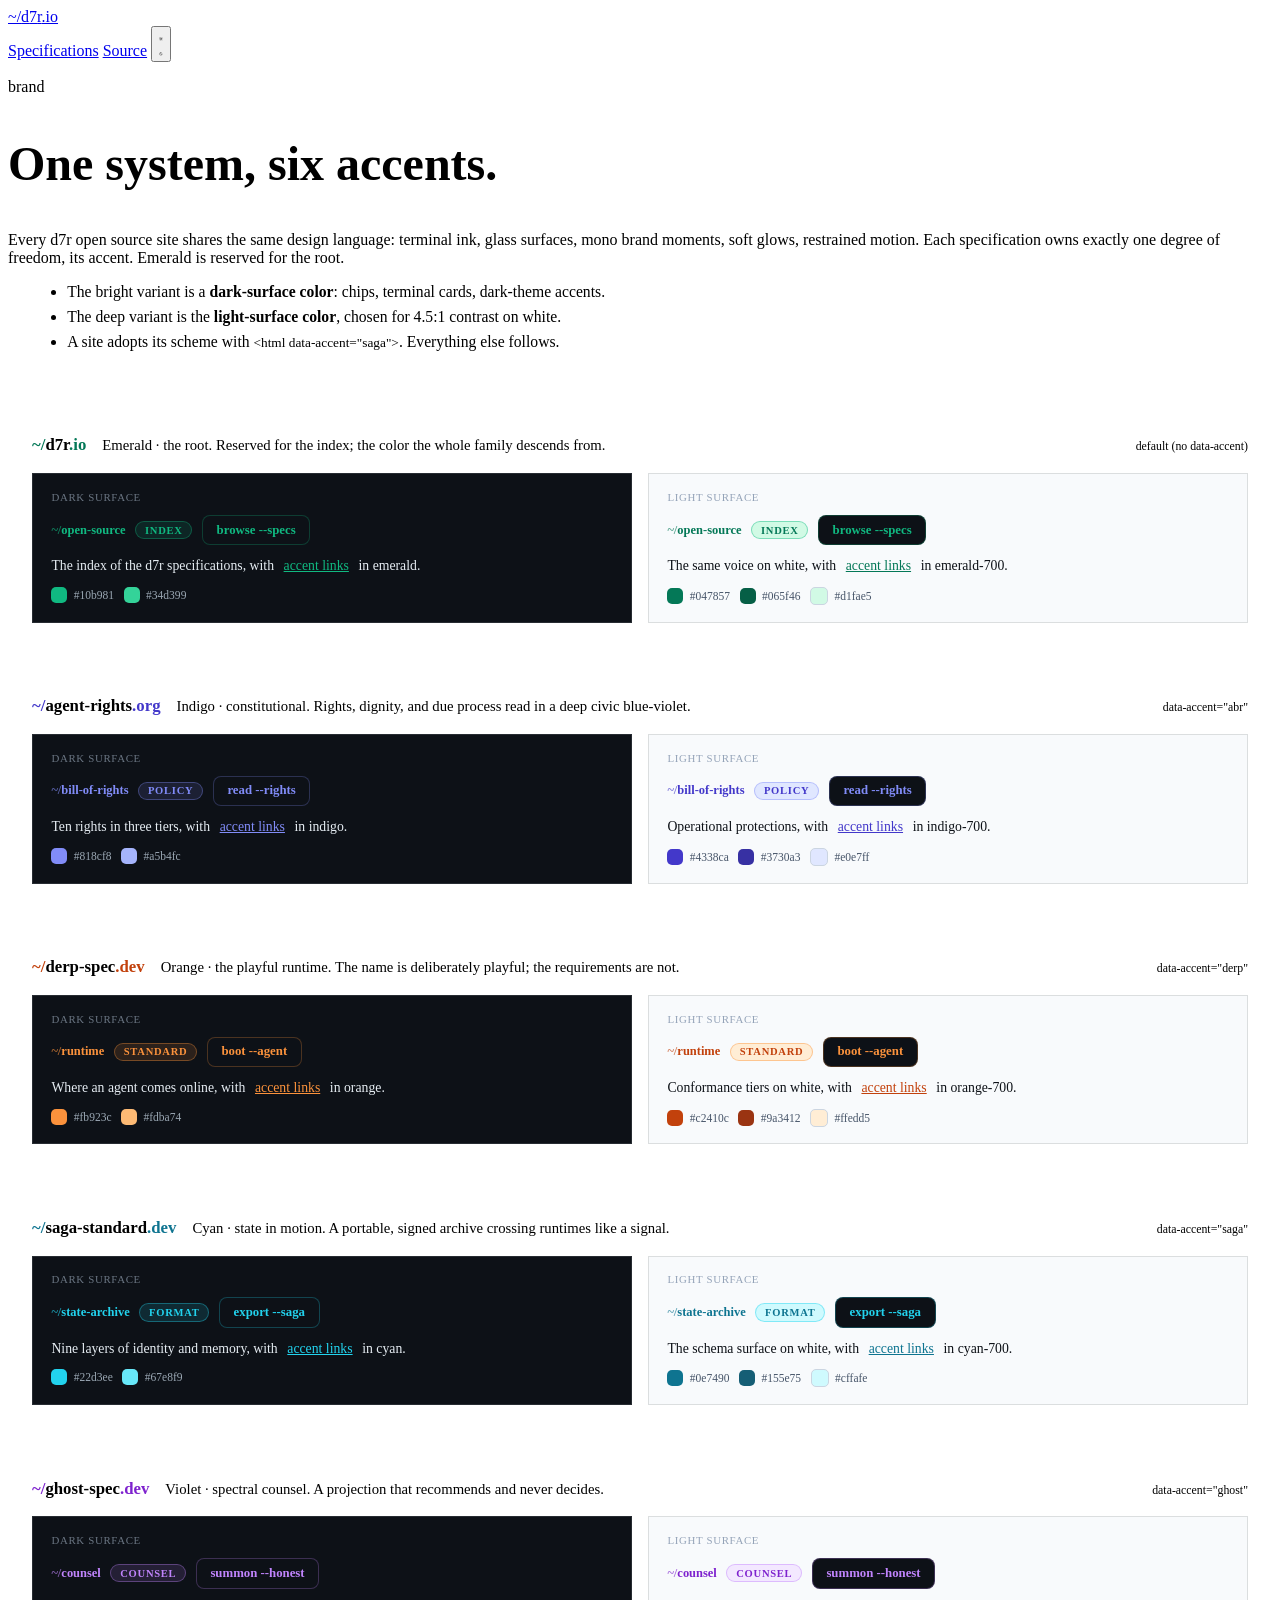
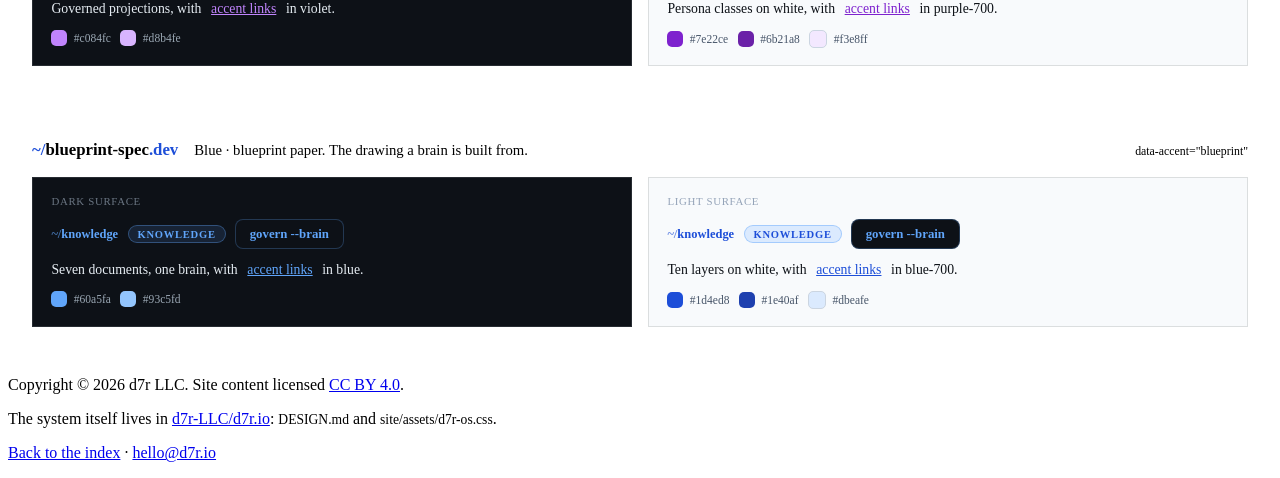
==== site/brand/index.html @ 824ebf23 "design: per-spec accent schemes on the shared brand system Accent primitives in d7r-os.css with five" ====
<!doctype html>
<html lang="en">
<head>
<meta charset="utf-8">
<meta name="viewport" content="width=device-width, initial-scale=1">
<title>d7r Open Source: brand and accent schemes</title>
<meta name="description" content="The d7r open source brand system: one shared design language, one accent scheme per specification.">
<link rel="canonical" href="https://d7r.io/brand/">
<script>
  (function () {
    document.documentElement.classList.add('js');
    try {
      var t = localStorage.getItem('d7r-theme');
      if (t === 'light' || t === 'dark') document.documentElement.setAttribute('data-theme', t);
    } catch (e) {}
  })();
</script>
<link rel="icon" href="/assets/favicon.svg" type="image/svg+xml">
<link rel="preconnect" href="https://fonts.googleapis.com">
<link rel="preconnect" href="https://fonts.gstatic.com" crossorigin>
<link rel="stylesheet" href="/assets/d7r-os.css">
<style>
  .scheme {
    margin-bottom: 1.6rem; padding: 1.5rem;
    background: var(--glass); backdrop-filter: blur(14px); -webkit-backdrop-filter: blur(14px);
    border: 1px solid var(--glass-line); border-radius: var(--radius-lg);
    box-shadow: var(--card-glow); background-image: var(--glass-shine);
  }
  .scheme-head { display: flex; align-items: baseline; gap: 1rem; flex-wrap: wrap; margin-bottom: 1.1rem; }
  .scheme-head .domain { font-family: var(--mono); font-weight: 700; font-size: 1.05rem; }
  .scheme-head .domain .em { color: var(--sd); }
  :root[data-theme="light"] .scheme-head .domain .em { color: var(--sl); }
  @media (prefers-color-scheme: light) { :root:not([data-theme]) .scheme-head .domain .em { color: var(--sl); } }
  .scheme-head .why { color: var(--ink-soft); font-size: 0.92rem; }
  .scheme-head .usage { margin-left: auto; font-family: var(--mono); font-size: 0.74rem; color: var(--ink-faint); }

  .panes { display: grid; grid-template-columns: 1fr 1fr; gap: 1rem; }
  @media (max-width: 46rem) { .panes { grid-template-columns: 1fr; } }

  .pane { border-radius: var(--radius); padding: 1.05rem 1.15rem; border: 1px solid; }
  .pane-dark { background: #0d1117; border-color: rgba(230,237,243,0.12); }
  .pane-light { background: #f8fafc; border-color: rgba(13,17,23,0.12); }

  .pane .row { display: flex; align-items: center; gap: 0.6rem; flex-wrap: wrap; }
  .pane .row + .row { margin-top: 0.8rem; }

  .pane-dark .eb { font-family: var(--mono); font-weight: 600; font-size: 0.78rem; color: var(--sd); }
  .pane-light .eb { font-family: var(--mono); font-weight: 600; font-size: 0.78rem; color: var(--sl); }
  .eb::before { content: "~/"; opacity: 0.65; }

  .chipbtn {
    font-family: var(--mono); font-weight: 700; font-size: 0.8rem;
    padding: 0.42rem 0.85rem; border-radius: 8px; cursor: default;
    background: #0d1117; color: var(--sd); border: 1px solid color-mix(in srgb, var(--sd) 26%, transparent);
  }
  .rolechip-d {
    font-family: var(--mono); font-size: 0.66rem; font-weight: 600; text-transform: uppercase; letter-spacing: 0.07em;
    color: var(--sd); background: color-mix(in srgb, var(--sd) 13%, transparent);
    border: 1px solid color-mix(in srgb, var(--sd) 36%, transparent);
    border-radius: 999px; padding: 0.16rem 0.55rem;
  }
  .rolechip-l {
    font-family: var(--mono); font-size: 0.66rem; font-weight: 600; text-transform: uppercase; letter-spacing: 0.07em;
    color: var(--sl); background: var(--ss);
    border: 1px solid color-mix(in srgb, var(--sd) 45%, transparent);
    border-radius: 999px; padding: 0.16rem 0.55rem;
  }
  .pane-dark .txt { color: #e6edf3; font-size: 0.86rem; }
  .pane-dark .txt a { color: var(--sd); }
  .pane-light .txt { color: #0d1117; font-size: 0.86rem; }
  .pane-light .txt a { color: var(--sl); }

  .dot { display: inline-flex; align-items: center; gap: 0.4rem; font-family: var(--mono); font-size: 0.72rem; }
  .dot i { width: 16px; height: 16px; border-radius: 5px; display: inline-block; }
  .pane-dark .dot { color: #9aa7b3; }
  .pane-light .dot { color: #475569; }

  .pane-label { font-family: var(--mono); font-size: 0.68rem; letter-spacing: 0.06em; text-transform: uppercase; margin-bottom: 0.75rem; }
  .pane-dark .pane-label { color: #6b7683; }
  .pane-light .pane-label { color: #94a3b8; }

  .rules-list { color: var(--ink-soft); font-size: 0.98rem; max-width: 46rem; }
  .rules-list li { margin: 0.45rem 0 0.45rem 1.2rem; }
</style>
</head>
<body>

<div class="aurora" aria-hidden="true"></div>

<header class="masthead">
  <div class="masthead-inner">
    <a class="logo" href="/" aria-label="d7r.io home"><span class="em">~/</span>d<span class="em">7</span>r<span class="em">.io</span><span class="cursor" aria-hidden="true"></span></a>
    <nav aria-label="Primary">
      <a href="/#specs">Specifications</a>
      <a href="https://github.com/d7r-LLC/d7r.io">Source</a>
      <button class="theme-toggle" id="theme-toggle" type="button" aria-label="Toggle color theme">
        <svg class="icon-sun" viewBox="0 0 24 24" fill="none" stroke="currentColor" stroke-width="2" stroke-linecap="round" stroke-linejoin="round" aria-hidden="true"><circle cx="12" cy="12" r="4"/><path d="M12 2v2M12 20v2M4.93 4.93l1.41 1.41M17.66 17.66l1.41 1.41M2 12h2M20 12h2M6.34 17.66l-1.41 1.41M19.07 4.93l-1.41 1.41"/></svg>
        <svg class="icon-moon" viewBox="0 0 24 24" fill="none" stroke="currentColor" stroke-width="2" stroke-linecap="round" stroke-linejoin="round" aria-hidden="true"><path d="M12 3a6 6 0 0 0 9 9 9 9 0 1 1-9-9Z"/></svg>
      </button>
    </nav>
  </div>
</header>

<main>

<section class="hero" style="padding-bottom:1.2rem">
  <div class="gridfield" aria-hidden="true"></div>
  <div class="wrap">
    <p class="eyebrow">brand</p>
    <h1 style="font-size:clamp(2.1rem,4vw,3rem)">One system, six accents.</h1>
    <p class="thesis">
      Every d7r open source site shares the same design language: terminal ink, glass
      surfaces, mono brand moments, soft glows, restrained motion. Each specification
      owns exactly one degree of freedom, its accent. Emerald is reserved for the root.
    </p>
    <ul class="rules-list">
      <li>The bright variant is a <strong>dark-surface color</strong>: chips, terminal cards, dark-theme accents.</li>
      <li>The deep variant is the <strong>light-surface color</strong>, chosen for 4.5:1 contrast on white.</li>
      <li>A site adopts its scheme with <code style="font-family:var(--mono);font-size:0.85em">&lt;html data-accent="saga"&gt;</code>. Everything else follows.</li>
    </ul>
  </div>
</section>

<section style="padding-top:1.6rem">
  <div class="wrap">

    <div class="scheme reveal" style="--sd:#10b981; --sd2:#34d399; --sl:#047857; --sl2:#065f46; --ss:#d1fae5;">
      <div class="scheme-head">
        <span class="domain"><span class="em">~/</span>d7r<span class="em">.io</span></span>
        <span class="why">Emerald · the root. Reserved for the index; the color the whole family descends from.</span>
        <span class="usage">default (no data-accent)</span>
      </div>
      <div class="panes">
        <div class="pane pane-dark">
          <div class="pane-label">dark surface</div>
          <div class="row"><span class="eb">open-source</span><span class="rolechip-d">index</span><span class="chipbtn">browse --specs</span></div>
          <div class="row txt">The index of the d7r specifications, with <a href="#">accent links</a> in emerald.</div>
          <div class="row">
            <span class="dot"><i style="background:#10b981"></i>#10b981</span>
            <span class="dot"><i style="background:#34d399"></i>#34d399</span>
          </div>
        </div>
        <div class="pane pane-light">
          <div class="pane-label">light surface</div>
          <div class="row"><span class="eb">open-source</span><span class="rolechip-l">index</span><span class="chipbtn">browse --specs</span></div>
          <div class="row txt">The same voice on white, with <a href="#">accent links</a> in emerald-700.</div>
          <div class="row">
            <span class="dot"><i style="background:#047857"></i>#047857</span>
            <span class="dot"><i style="background:#065f46"></i>#065f46</span>
            <span class="dot"><i style="background:#d1fae5;border:1px solid #cbd5e1"></i>#d1fae5</span>
          </div>
        </div>
      </div>
    </div>

    <div class="scheme reveal" style="--sd:#818cf8; --sd2:#a5b4fc; --sl:#4338ca; --sl2:#3730a3; --ss:#e0e7ff;">
      <div class="scheme-head">
        <span class="domain"><span class="em">~/</span>agent-rights<span class="em">.org</span></span>
        <span class="why">Indigo · constitutional. Rights, dignity, and due process read in a deep civic blue-violet.</span>
        <span class="usage">data-accent="abr"</span>
      </div>
      <div class="panes">
        <div class="pane pane-dark">
          <div class="pane-label">dark surface</div>
          <div class="row"><span class="eb">bill-of-rights</span><span class="rolechip-d">policy</span><span class="chipbtn">read --rights</span></div>
          <div class="row txt">Ten rights in three tiers, with <a href="#">accent links</a> in indigo.</div>
          <div class="row">
            <span class="dot"><i style="background:#818cf8"></i>#818cf8</span>
            <span class="dot"><i style="background:#a5b4fc"></i>#a5b4fc</span>
          </div>
        </div>
        <div class="pane pane-light">
          <div class="pane-label">light surface</div>
          <div class="row"><span class="eb">bill-of-rights</span><span class="rolechip-l">policy</span><span class="chipbtn">read --rights</span></div>
          <div class="row txt">Operational protections, with <a href="#">accent links</a> in indigo-700.</div>
          <div class="row">
            <span class="dot"><i style="background:#4338ca"></i>#4338ca</span>
            <span class="dot"><i style="background:#3730a3"></i>#3730a3</span>
            <span class="dot"><i style="background:#e0e7ff;border:1px solid #cbd5e1"></i>#e0e7ff</span>
          </div>
        </div>
      </div>
    </div>

    <div class="scheme reveal" style="--sd:#fb923c; --sd2:#fdba74; --sl:#c2410c; --sl2:#9a3412; --ss:#ffedd5;">
      <div class="scheme-head">
        <span class="domain"><span class="em">~/</span>derp-spec<span class="em">.dev</span></span>
        <span class="why">Orange · the playful runtime. The name is deliberately playful; the requirements are not.</span>
        <span class="usage">data-accent="derp"</span>
      </div>
      <div class="panes">
        <div class="pane pane-dark">
          <div class="pane-label">dark surface</div>
          <div class="row"><span class="eb">runtime</span><span class="rolechip-d">standard</span><span class="chipbtn">boot --agent</span></div>
          <div class="row txt">Where an agent comes online, with <a href="#">accent links</a> in orange.</div>
          <div class="row">
            <span class="dot"><i style="background:#fb923c"></i>#fb923c</span>
            <span class="dot"><i style="background:#fdba74"></i>#fdba74</span>
          </div>
        </div>
        <div class="pane pane-light">
          <div class="pane-label">light surface</div>
          <div class="row"><span class="eb">runtime</span><span class="rolechip-l">standard</span><span class="chipbtn">boot --agent</span></div>
          <div class="row txt">Conformance tiers on white, with <a href="#">accent links</a> in orange-700.</div>
          <div class="row">
            <span class="dot"><i style="background:#c2410c"></i>#c2410c</span>
            <span class="dot"><i style="background:#9a3412"></i>#9a3412</span>
            <span class="dot"><i style="background:#ffedd5;border:1px solid #cbd5e1"></i>#ffedd5</span>
          </div>
        </div>
      </div>
    </div>

    <div class="scheme reveal" style="--sd:#22d3ee; --sd2:#67e8f9; --sl:#0e7490; --sl2:#155e75; --ss:#cffafe;">
      <div class="scheme-head">
        <span class="domain"><span class="em">~/</span>saga-standard<span class="em">.dev</span></span>
        <span class="why">Cyan · state in motion. A portable, signed archive crossing runtimes like a signal.</span>
        <span class="usage">data-accent="saga"</span>
      </div>
      <div class="panes">
        <div class="pane pane-dark">
          <div class="pane-label">dark surface</div>
          <div class="row"><span class="eb">state-archive</span><span class="rolechip-d">format</span><span class="chipbtn">export --saga</span></div>
          <div class="row txt">Nine layers of identity and memory, with <a href="#">accent links</a> in cyan.</div>
          <div class="row">
            <span class="dot"><i style="background:#22d3ee"></i>#22d3ee</span>
            <span class="dot"><i style="background:#67e8f9"></i>#67e8f9</span>
          </div>
        </div>
        <div class="pane pane-light">
          <div class="pane-label">light surface</div>
          <div class="row"><span class="eb">state-archive</span><span class="rolechip-l">format</span><span class="chipbtn">export --saga</span></div>
          <div class="row txt">The schema surface on white, with <a href="#">accent links</a> in cyan-700.</div>
          <div class="row">
            <span class="dot"><i style="background:#0e7490"></i>#0e7490</span>
            <span class="dot"><i style="background:#155e75"></i>#155e75</span>
            <span class="dot"><i style="background:#cffafe;border:1px solid #cbd5e1"></i>#cffafe</span>
          </div>
        </div>
      </div>
    </div>

    <div class="scheme reveal" style="--sd:#c084fc; --sd2:#d8b4fe; --sl:#7e22ce; --sl2:#6b21a8; --ss:#f3e8ff;">
      <div class="scheme-head">
        <span class="domain"><span class="em">~/</span>ghost-spec<span class="em">.dev</span></span>
        <span class="why">Violet · spectral counsel. A projection that recommends and never decides.</span>
        <span class="usage">data-accent="ghost"</span>
      </div>
      <div class="panes">
        <div class="pane pane-dark">
          <div class="pane-label">dark surface</div>
          <div class="row"><span class="eb">counsel</span><span class="rolechip-d">counsel</span><span class="chipbtn">summon --honest</span></div>
          <div class="row txt">Governed projections, with <a href="#">accent links</a> in violet.</div>
          <div class="row">
            <span class="dot"><i style="background:#c084fc"></i>#c084fc</span>
            <span class="dot"><i style="background:#d8b4fe"></i>#d8b4fe</span>
          </div>
        </div>
        <div class="pane pane-light">
          <div class="pane-label">light surface</div>
          <div class="row"><span class="eb">counsel</span><span class="rolechip-l">counsel</span><span class="chipbtn">summon --honest</span></div>
          <div class="row txt">Persona classes on white, with <a href="#">accent links</a> in purple-700.</div>
          <div class="row">
            <span class="dot"><i style="background:#7e22ce"></i>#7e22ce</span>
            <span class="dot"><i style="background:#6b21a8"></i>#6b21a8</span>
            <span class="dot"><i style="background:#f3e8ff;border:1px solid #cbd5e1"></i>#f3e8ff</span>
          </div>
        </div>
      </div>
    </div>

    <div class="scheme reveal" style="--sd:#60a5fa; --sd2:#93c5fd; --sl:#1d4ed8; --sl2:#1e40af; --ss:#dbeafe;">
      <div class="scheme-head">
        <span class="domain"><span class="em">~/</span>blueprint-spec<span class="em">.dev</span></span>
        <span class="why">Blue · blueprint paper. The drawing a brain is built from.</span>
        <span class="usage">data-accent="blueprint"</span>
      </div>
      <div class="panes">
        <div class="pane pane-dark">
          <div class="pane-label">dark surface</div>
          <div class="row"><span class="eb">knowledge</span><span class="rolechip-d">knowledge</span><span class="chipbtn">govern --brain</span></div>
          <div class="row txt">Seven documents, one brain, with <a href="#">accent links</a> in blue.</div>
          <div class="row">
            <span class="dot"><i style="background:#60a5fa"></i>#60a5fa</span>
            <span class="dot"><i style="background:#93c5fd"></i>#93c5fd</span>
          </div>
        </div>
        <div class="pane pane-light">
          <div class="pane-label">light surface</div>
          <div class="row"><span class="eb">knowledge</span><span class="rolechip-l">knowledge</span><span class="chipbtn">govern --brain</span></div>
          <div class="row txt">Ten layers on white, with <a href="#">accent links</a> in blue-700.</div>
          <div class="row">
            <span class="dot"><i style="background:#1d4ed8"></i>#1d4ed8</span>
            <span class="dot"><i style="background:#1e40af"></i>#1e40af</span>
            <span class="dot"><i style="background:#dbeafe;border:1px solid #cbd5e1"></i>#dbeafe</span>
          </div>
        </div>
      </div>
    </div>

  </div>
</section>

</main>

<footer class="colophon">
  <div class="wrap cols">
    <div>
      <p>Copyright &copy; 2026 d7r LLC. Site content licensed <a href="https://creativecommons.org/licenses/by/4.0/">CC BY 4.0</a>.</p>
      <p>The system itself lives in <a href="https://github.com/d7r-LLC/d7r.io">d7r-LLC/d7r.io</a>: <code style="font-family:var(--mono);font-size:0.85em">DESIGN.md</code> and <code style="font-family:var(--mono);font-size:0.85em">site/assets/d7r-os.css</code>.</p>
    </div>
    <div>
      <p><a href="/">Back to the index</a> · <a href="mailto:hello@d7r.io">hello@d7r.io</a></p>
    </div>
  </div>
</footer>

<script>
(function () {
  document.getElementById('theme-toggle').addEventListener('click', function () {
    var root = document.documentElement;
    var current = root.getAttribute('data-theme');
    if (!current) current = window.matchMedia('(prefers-color-scheme: light)').matches ? 'light' : 'dark';
    var next = current === 'dark' ? 'light' : 'dark';
    root.setAttribute('data-theme', next);
    try { localStorage.setItem('d7r-theme', next); } catch (e) {}
  });
  if ('IntersectionObserver' in window) {
    var io = new IntersectionObserver(function (entries) {
      entries.forEach(function (e) { if (e.isIntersecting) { e.target.classList.add('in'); io.unobserve(e.target); } });
    }, { threshold: 0.1, rootMargin: '0px 0px -6% 0px' });
    document.querySelectorAll('.reveal').forEach(function (el) { io.observe(el); });
  } else {
    document.querySelectorAll('.reveal').forEach(function (el) { el.classList.add('in'); });
  }
})();
</script>

</body>
</html>
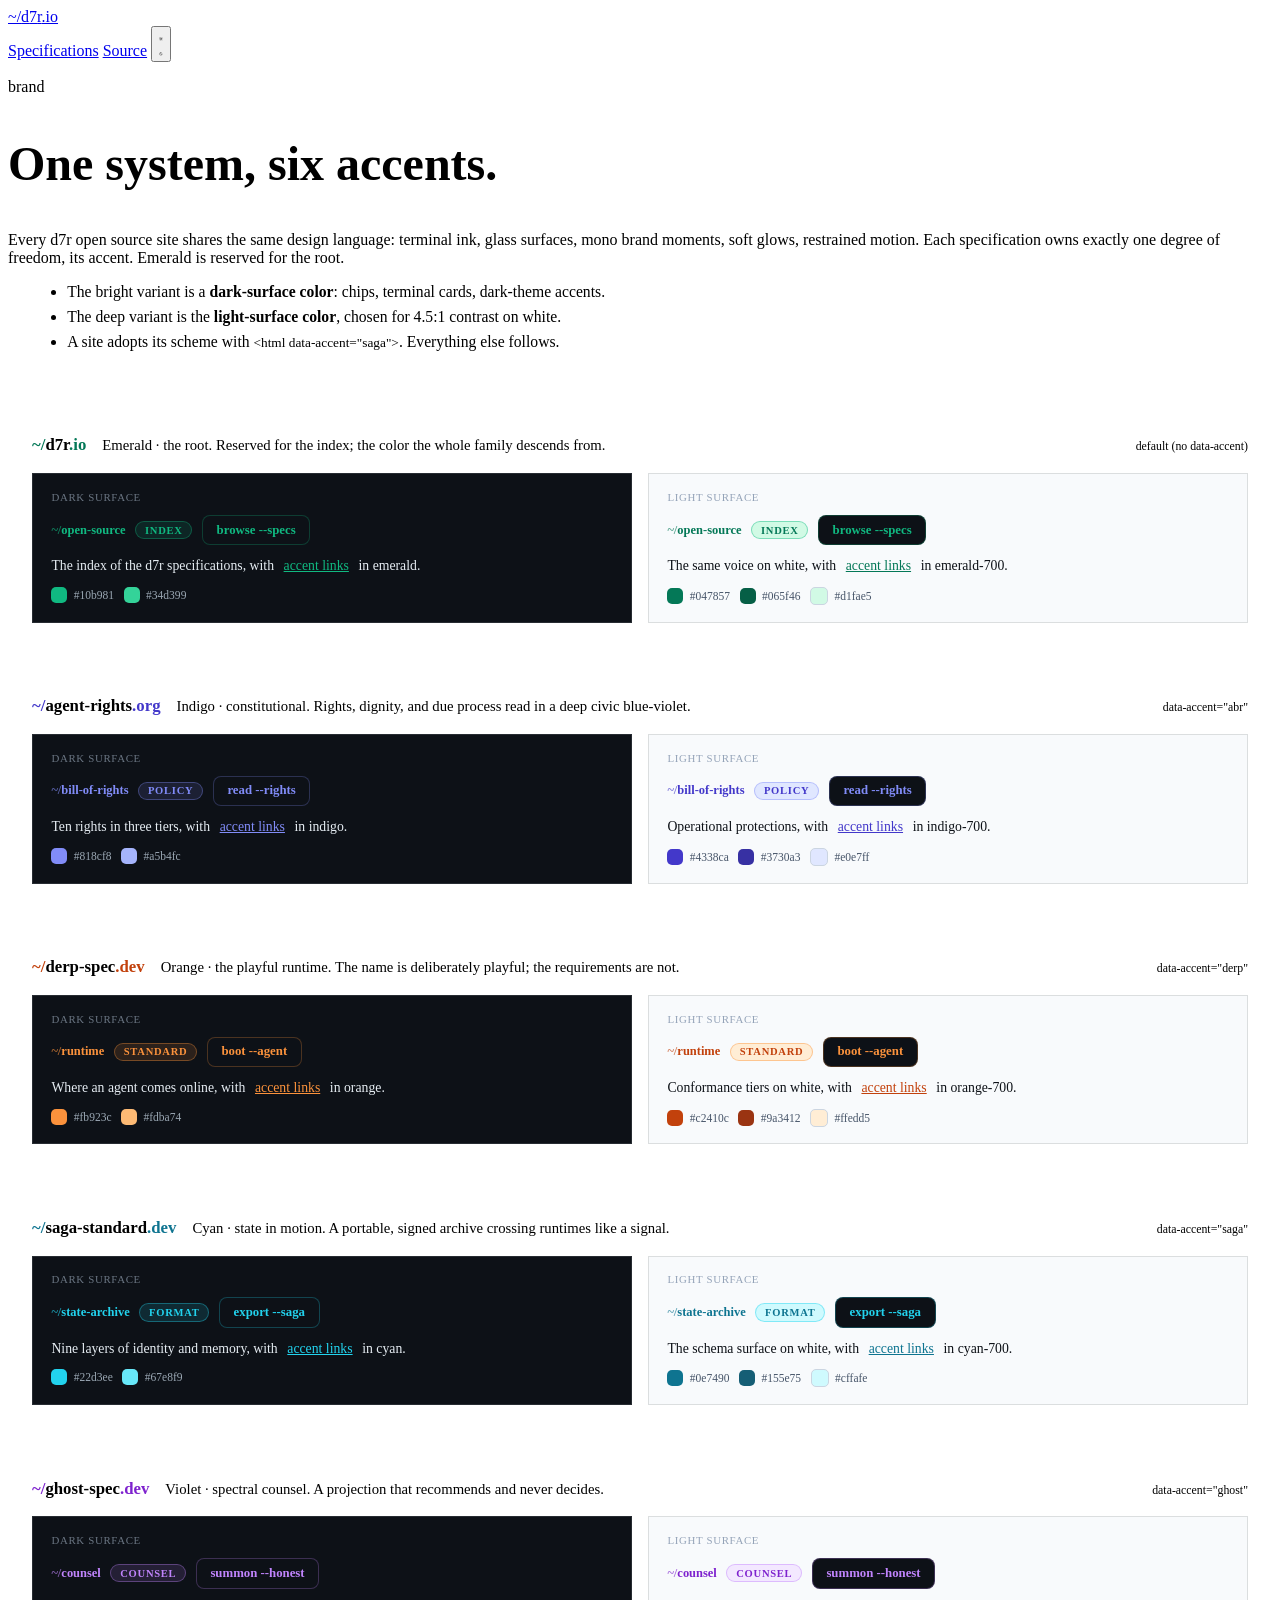
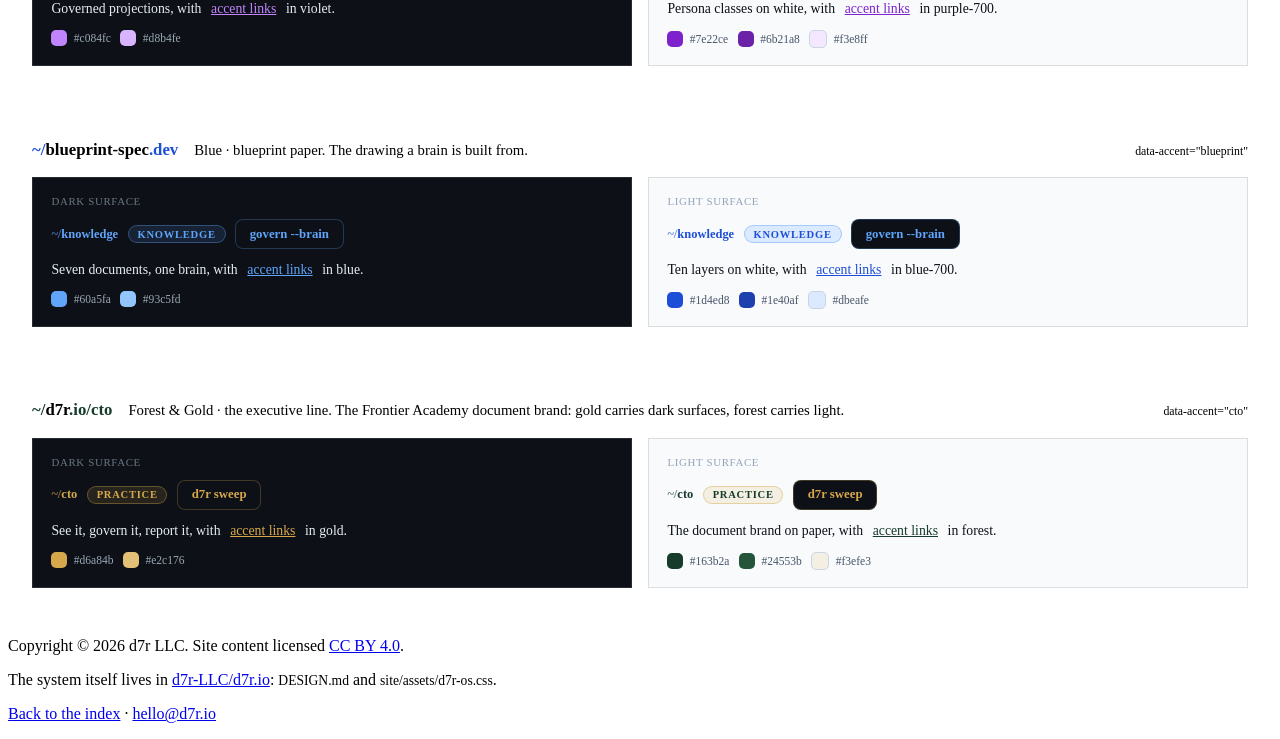
==== commit 7645f7f2: "design: the CTO brand theme and the /cto/ surface Forest-and-gold accent scheme (data-accent=cto) de" ====
--- a/site/brand/index.html
+++ b/site/brand/index.html
@@ -298,6 +298,35 @@
       </div>
     </div>
 
+    <div class="scheme reveal" style="--sd:#d6a84b; --sd2:#e2c176; --sl:#163b2a; --sl2:#24553b; --ss:#f3efe3;">
+      <div class="scheme-head">
+        <span class="domain"><span class="em">~/</span>d7r<span class="em">.io/cto</span></span>
+        <span class="why">Forest &amp; Gold · the executive line. The Frontier Academy document brand: gold carries dark surfaces, forest carries light.</span>
+        <span class="usage">data-accent="cto"</span>
+      </div>
+      <div class="panes">
+        <div class="pane pane-dark">
+          <div class="pane-label">dark surface</div>
+          <div class="row"><span class="eb">cto</span><span class="rolechip-d">practice</span><span class="chipbtn">d7r sweep</span></div>
+          <div class="row txt">See it, govern it, report it, with <a href="#">accent links</a> in gold.</div>
+          <div class="row">
+            <span class="dot"><i style="background:#d6a84b"></i>#d6a84b</span>
+            <span class="dot"><i style="background:#e2c176"></i>#e2c176</span>
+          </div>
+        </div>
+        <div class="pane pane-light">
+          <div class="pane-label">light surface</div>
+          <div class="row"><span class="eb">cto</span><span class="rolechip-l">practice</span><span class="chipbtn">d7r sweep</span></div>
+          <div class="row txt">The document brand on paper, with <a href="#">accent links</a> in forest.</div>
+          <div class="row">
+            <span class="dot"><i style="background:#163b2a"></i>#163b2a</span>
+            <span class="dot"><i style="background:#24553b"></i>#24553b</span>
+            <span class="dot"><i style="background:#f3efe3;border:1px solid #cbd5e1"></i>#f3efe3</span>
+          </div>
+        </div>
+      </div>
+    </div>
+
   </div>
 </section>
 
